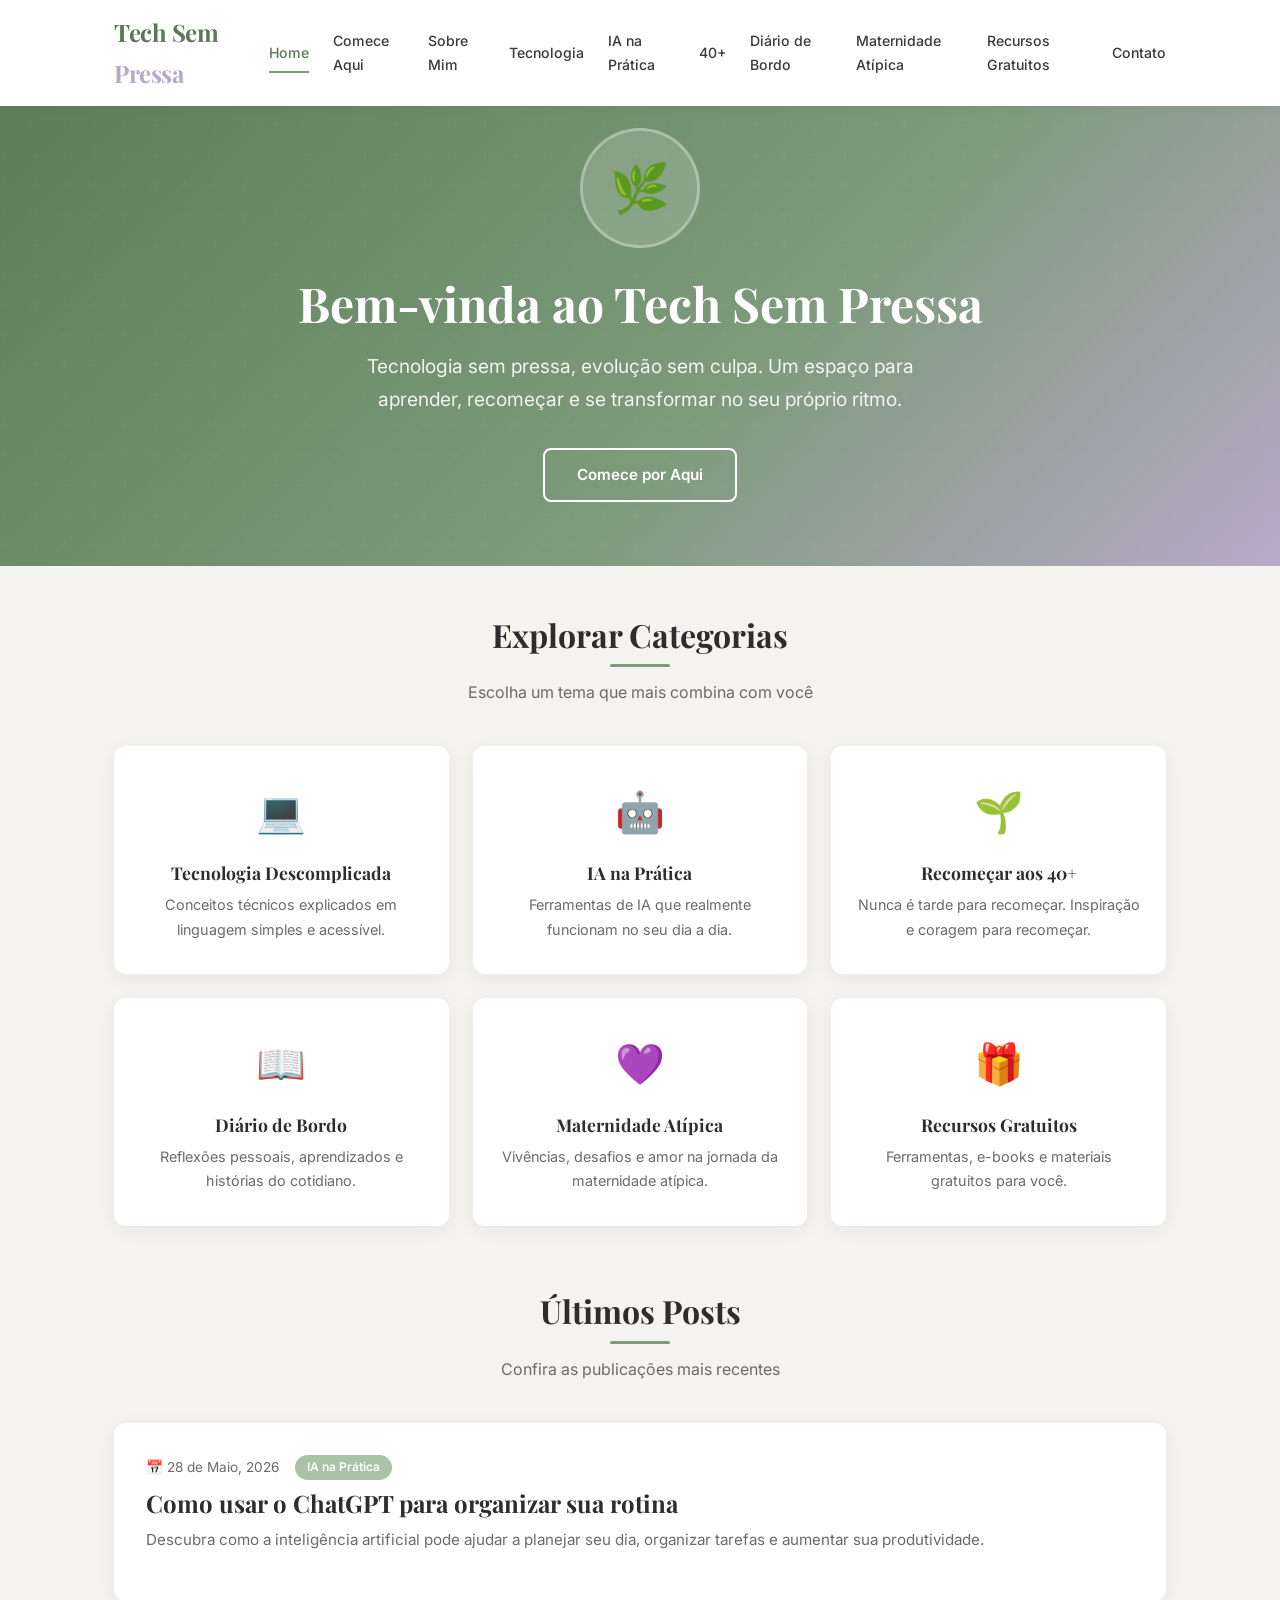
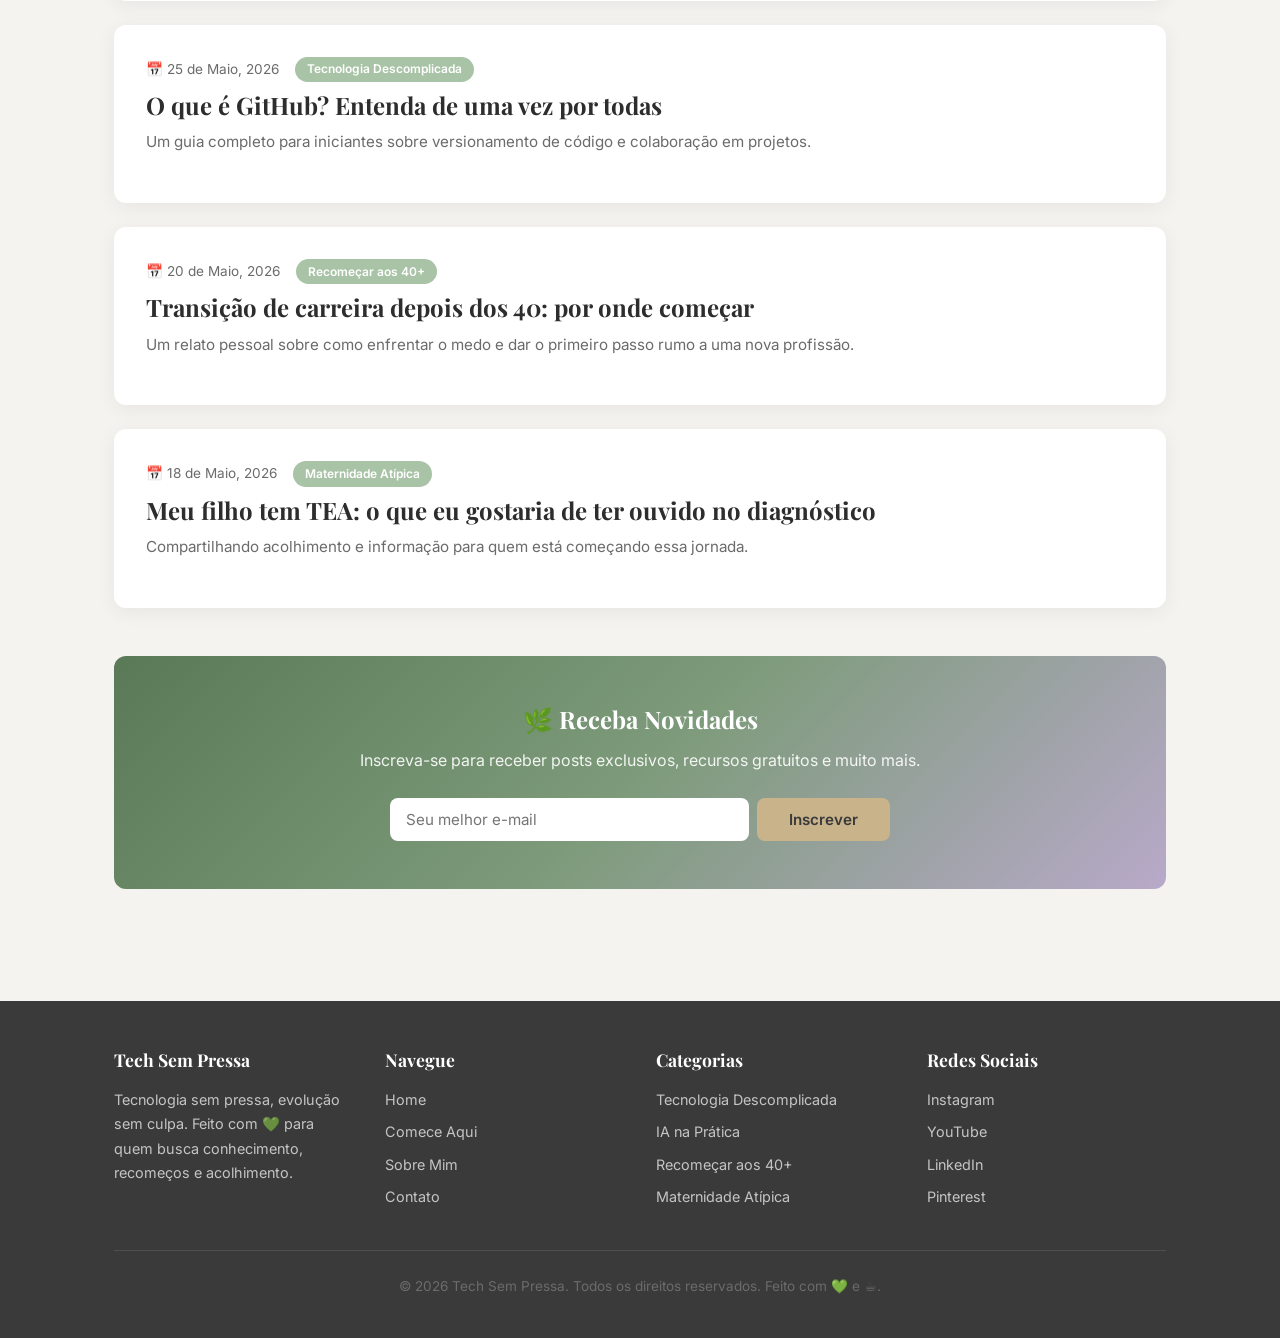
==== index.html @ 79b2dc66 "🎉 Primeiro commit - Tech Sem Pressa Blog sobre tecnologia descomplicada, IA na prática, maternidade " ====
<!DOCTYPE html>
<html lang="pt-BR">
<head>
  <meta charset="UTF-8">
  <meta name="viewport" content="width=device-width, initial-scale=1.0">
  <meta name="description" content="Tech Sem Pressa - Tecnologia descomplicada, IA na prática, maternidade atípica e recomeços após os 40.">
  <title>Tech Sem Pressa | Home</title>

  <!-- Fonts -->
  <link rel="preconnect" href="https://fonts.googleapis.com">
  <link rel="preconnect" href="https://fonts.gstatic.com" crossorigin>
  <link href="https://fonts.googleapis.com/css2?family=Playfair+Display:wght@600;700;800&family=Inter:wght@400;500;600;700&display=swap" rel="stylesheet">

  <!-- CSS -->
  <link rel="stylesheet" href="assets/css/style.css">
</head>
<body>

  <!-- ===== HEADER ===== -->
  <header class="header">
    <div class="container">
      <a href="index.html" class="logo">Tech Sem <span>Pressa</span></a>

      <button class="menu-toggle" id="menuToggle" aria-label="Abrir menu">
        <span></span>
        <span></span>
        <span></span>
      </button>

      <nav class="nav-menu" id="navMenu">
        <a href="index.html" class="active">Home</a>
        <a href="pages/comece-aqui.html">Comece Aqui</a>
        <a href="pages/sobre-mim.html">Sobre Mim</a>
        <a href="pages/tecnologia-descomplicada.html">Tecnologia</a>
        <a href="pages/inteligencia-artificial-na-pratica.html">IA na Prática</a>
        <a href="pages/recomecar-aos-40.html">40+</a>
        <a href="pages/diario-de-bordo.html">Diário de Bordo</a>
        <a href="pages/maternidade-atipica.html">Maternidade Atípica</a>
        <a href="pages/recursos-gratuitos.html">Recursos Gratuitos</a>
        <a href="pages/contato.html">Contato</a>
      </nav>
    </div>
  </header>

  <!-- ===== HERO ===== -->
  <section class="hero">
    <div class="container">
      <div class="hero-avatar">🌿</div>
      <h1>Bem-vinda ao Tech Sem Pressa</h1>
      <p>Tecnologia sem pressa, evolução sem culpa. Um espaço para aprender, recomeçar e se transformar no seu próprio ritmo.</p>
      <a href="pages/comece-aqui.html" class="btn btn-secondary" style="color:#fff;border-color:#fff;">Comece por Aqui</a>
    </div>
  </section>

  <!-- ===== MAIN ===== -->
  <main class="main">
    <div class="container">

      <!-- Categorias -->
      <section class="section-title">
        <h2>Explorar Categorias</h2>
        <p>Escolha um tema que mais combina com você</p>
      </section>

      <div class="categories-home">
        <a href="pages/tecnologia-descomplicada.html" class="category-card" style="text-decoration:none;color:inherit;">
          <div class="cat-icon">💻</div>
          <h3>Tecnologia Descomplicada</h3>
          <p>Conceitos técnicos explicados em linguagem simples e acessível.</p>
        </a>

        <a href="pages/inteligencia-artificial-na-pratica.html" class="category-card" style="text-decoration:none;color:inherit;">
          <div class="cat-icon">🤖</div>
          <h3>IA na Prática</h3>
          <p>Ferramentas de IA que realmente funcionam no seu dia a dia.</p>
        </a>

        <a href="pages/recomecar-aos-40.html" class="category-card" style="text-decoration:none;color:inherit;">
          <div class="cat-icon">🌱</div>
          <h3>Recomeçar aos 40+</h3>
          <p>Nunca é tarde para recomeçar. Inspiração e coragem para recomeçar.</p>
        </a>

        <a href="pages/diario-de-bordo.html" class="category-card" style="text-decoration:none;color:inherit;">
          <div class="cat-icon">📖</div>
          <h3>Diário de Bordo</h3>
          <p>Reflexões pessoais, aprendizados e histórias do cotidiano.</p>
        </a>

        <a href="pages/maternidade-atipica.html" class="category-card" style="text-decoration:none;color:inherit;">
          <div class="cat-icon">💜</div>
          <h3>Maternidade Atípica</h3>
          <p>Vivências, desafios e amor na jornada da maternidade atípica.</p>
        </a>

        <a href="pages/recursos-gratuitos.html" class="category-card" style="text-decoration:none;color:inherit;">
          <div class="cat-icon">🎁</div>
          <h3>Recursos Gratuitos</h3>
          <p>Ferramentas, e-books e materiais gratuitos para você.</p>
        </a>
      </div>

      <!-- Últimos Posts -->
      <section style="margin-top: 4rem;">
        <div class="section-title">
          <h2>Últimos Posts</h2>
          <p>Confira as publicações mais recentes</p>
        </div>

        <div class="posts-list">
          <article class="post-item">
            <div class="post-meta">
              <span>📅 28 de Maio, 2026</span>
              <span class="post-category">IA na Prática</span>
            </div>
            <h3><a href="#">Como usar o ChatGPT para organizar sua rotina</a></h3>
            <p>Descubra como a inteligência artificial pode ajudar a planejar seu dia, organizar tarefas e aumentar sua produtividade.</p>
          </article>

          <article class="post-item">
            <div class="post-meta">
              <span>📅 25 de Maio, 2026</span>
              <span class="post-category">Tecnologia Descomplicada</span>
            </div>
            <h3><a href="#">O que é GitHub? Entenda de uma vez por todas</a></h3>
            <p>Um guia completo para iniciantes sobre versionamento de código e colaboração em projetos.</p>
          </article>

          <article class="post-item">
            <div class="post-meta">
              <span>📅 20 de Maio, 2026</span>
              <span class="post-category">Recomeçar aos 40+</span>
            </div>
            <h3><a href="#">Transição de carreira depois dos 40: por onde começar</a></h3>
            <p>Um relato pessoal sobre como enfrentar o medo e dar o primeiro passo rumo a uma nova profissão.</p>
          </article>

          <article class="post-item">
            <div class="post-meta">
              <span>📅 18 de Maio, 2026</span>
              <span class="post-category">Maternidade Atípica</span>
            </div>
            <h3><a href="#">Meu filho tem TEA: o que eu gostaria de ter ouvido no diagnóstico</a></h3>
            <p>Compartilhando acolhimento e informação para quem está começando essa jornada.</p>
          </article>
        </div>
      </section>

      <!-- Newsletter -->
      <section class="newsletter">
        <h3>🌿 Receba Novidades</h3>
        <p>Inscreva-se para receber posts exclusivos, recursos gratuitos e muito mais.</p>
        <form class="newsletter-form">
          <input type="email" placeholder="Seu melhor e-mail" required>
          <button type="submit" class="btn">Inscrever</button>
        </form>
      </section>

    </div>
  </main>

  <!-- ===== FOOTER ===== -->
  <footer class="footer">
    <div class="container">
      <div class="footer-grid">
        <div>
          <h4>Tech Sem Pressa</h4>
          <p style="color:rgba(255,255,255,0.7);font-size:0.9rem;">Tecnologia sem pressa, evolução sem culpa. Feito com 💚 para quem busca conhecimento, recomeços e acolhimento.</p>
        </div>
        <div>
          <h4>Navegue</h4>
          <a href="index.html">Home</a>
          <a href="pages/comece-aqui.html">Comece Aqui</a>
          <a href="pages/sobre-mim.html">Sobre Mim</a>
          <a href="pages/contato.html">Contato</a>
        </div>
        <div>
          <h4>Categorias</h4>
          <a href="pages/tecnologia-descomplicada.html">Tecnologia Descomplicada</a>
          <a href="pages/inteligencia-artificial-na-pratica.html">IA na Prática</a>
          <a href="pages/recomecar-aos-40.html">Recomeçar aos 40+</a>
          <a href="pages/maternidade-atipica.html">Maternidade Atípica</a>
        </div>
        <div>
          <h4>Redes Sociais</h4>
          <a href="#">Instagram</a>
          <a href="#">YouTube</a>
          <a href="#">LinkedIn</a>
          <a href="#">Pinterest</a>
        </div>
      </div>
      <div class="footer-bottom">
        <p>&copy; 2026 Tech Sem Pressa. Todos os direitos reservados. Feito com 💚 e ☕.</p>
      </div>
    </div>
  </footer>

  <!-- JS -->
  <script src="assets/js/main.js"></script>
</body>
</html>
---- assets/css/style.css ----
/* ==========================================
   TECH SEM PRESSA - ESTILO PRINCIPAL
   ========================================== */

/* --- RESET & BASE --- */
*,
*::before,
*::after {
  margin: 0;
  padding: 0;
  box-sizing: border-box;
}

:root {
  --color-primary: #7d9b7a;
  --color-primary-light: #a8c3a6;
  --color-primary-dark: #5a7a57;
  --color-secondary: #b8a9c9;
  --color-secondary-light: #d4c9e0;
  --color-accent: #c9b38b;
  --color-bg: #f5f3ef;
  --color-bg-alt: #ffffff;
  --color-text: #3a3a3a;
  --color-text-light: #6b6b6b;
  --color-border: #e0dcd4;
  --color-heading: #2d2d2d;
  --font-heading: 'Playfair Display', 'DM Serif Display', Georgia, serif;
  --font-body: 'Inter', 'Poppins', system-ui, sans-serif;
  --max-width: 1100px;
  --radius: 12px;
  --shadow: 0 4px 20px rgba(0, 0, 0, 0.06);
  --shadow-hover: 0 8px 30px rgba(0, 0, 0, 0.1);
  --transition: all 0.3s ease;
}

html {
  scroll-behavior: smooth;
  font-size: 16px;
}

body {
  font-family: var(--font-body);
  color: var(--color-text);
  background-color: var(--color-bg);
  line-height: 1.7;
  -webkit-font-smoothing: antialiased;
}

img {
  max-width: 100%;
  height: auto;
  display: block;
}

a {
  color: var(--color-primary-dark);
  text-decoration: none;
  transition: var(--transition);
}

a:hover {
  color: var(--color-primary);
}

ul, ol {
  list-style: none;
}

.container {
  width: 100%;
  max-width: var(--max-width);
  margin: 0 auto;
  padding: 0 1.5rem;
}

/* --- TIPOGRAFIA --- */
h1, h2, h3, h4, h5, h6 {
  font-family: var(--font-heading);
  color: var(--color-heading);
  line-height: 1.3;
  font-weight: 700;
}

h1 { font-size: 2.5rem; }
h2 { font-size: 2rem; }
h3 { font-size: 1.5rem; }
h4 { font-size: 1.25rem; }

p {
  margin-bottom: 1rem;
  color: var(--color-text-light);
}

/* --- HEADER / NAVBAR --- */
.header {
  background: var(--color-bg-alt);
  box-shadow: 0 2px 10px rgba(0, 0, 0, 0.04);
  position: fixed;
  top: 0;
  left: 0;
  right: 0;
  z-index: 1000;
  padding: 0.75rem 0;
}

.header .container {
  display: flex;
  align-items: center;
  justify-content: space-between;
}

.logo {
  font-family: var(--font-heading);
  font-size: 1.5rem;
  font-weight: 700;
  color: var(--color-primary-dark);
  letter-spacing: -0.02em;
}

.logo span {
  color: var(--color-secondary);
}

.nav-menu {
  display: flex;
  align-items: center;
  gap: 1.5rem;
}

.nav-menu a {
  font-size: 0.88rem;
  font-weight: 500;
  color: var(--color-text);
  padding: 0.5rem 0;
  position: relative;
  transition: var(--transition);
}

.nav-menu a::after {
  content: '';
  position: absolute;
  bottom: 0;
  left: 0;
  width: 0;
  height: 2px;
  background: var(--color-primary);
  transition: var(--transition);
}

.nav-menu a:hover::after,
.nav-menu a.active::after {
  width: 100%;
}

.nav-menu a:hover,
.nav-menu a.active {
  color: var(--color-primary-dark);
}

/* Menu Toggle (mobile) */
.menu-toggle {
  display: none;
  flex-direction: column;
  cursor: pointer;
  gap: 5px;
  background: none;
  border: none;
  padding: 4px;
}

.menu-toggle span {
  width: 25px;
  height: 3px;
  background: var(--color-text);
  border-radius: 3px;
  transition: var(--transition);
}

/* --- HERO SECTION --- */
.hero {
  padding: 8rem 0 4rem;
  background: linear-gradient(135deg, var(--color-primary-dark) 0%, var(--color-primary) 60%, var(--color-secondary) 100%);
  color: #fff;
  text-align: center;
  position: relative;
  overflow: hidden;
}

.hero::before {
  content: '';
  position: absolute;
  top: 0;
  left: 0;
  right: 0;
  bottom: 0;
  background: url("data:image/svg+xml,%3Csvg width='60' height='60' viewBox='0 0 60 60' xmlns='http://www.w3.org/2000/svg'%3E%3Cg fill='none' fill-rule='evenodd'%3E%3Cg fill='%23ffffff' fill-opacity='0.05'%3E%3Cpath d='M36 34v-4h-2v4h-4v2h4v4h2v-4h4v-2h-4zm0-30V0h-2v4h-4v2h4v4h2V6h4V4h-4zM6 34v-4H4v4H0v2h4v4h2v-4h4v-2H6zM6 4V0H4v4H0v2h4v4h2V6h4V4H6z'/%3E%3C/g%3E%3C/g%3E%3C/svg%3E");
  opacity: 0.3;
}

.hero h1 {
  font-size: 3rem;
  color: #fff;
  margin-bottom: 1rem;
  position: relative;
}

.hero p {
  font-size: 1.2rem;
  color: rgba(255, 255, 255, 0.9);
  max-width: 600px;
  margin: 0 auto 2rem;
  position: relative;
}

.hero-avatar {
  width: 120px;
  height: 120px;
  border-radius: 50%;
  border: 3px solid rgba(255, 255, 255, 0.3);
  margin: 0 auto 1.5rem;
  background: rgba(255, 255, 255, 0.15);
  display: flex;
  align-items: center;
  justify-content: center;
  font-size: 3rem;
  position: relative;
}

/* --- MAIN CONTENT --- */
.main {
  padding: 3rem 0;
}

.page-header {
  padding: 8rem 0 2rem;
  background: linear-gradient(135deg, var(--color-primary-dark) 0%, var(--color-primary) 50%, var(--color-primary-light) 100%);
  color: #fff;
  text-align: center;
  position: relative;
  overflow: hidden;
}

.page-header::before {
  content: '';
  position: absolute;
  top: -50%;
  left: -50%;
  width: 200%;
  height: 200%;
  background: radial-gradient(circle at 30% 50%, rgba(255,255,255,0.05) 0%, transparent 50%),
              radial-gradient(circle at 70% 50%, rgba(184,169,201,0.1) 0%, transparent 50%);
}

.page-header h1 {
  color: #fff;
  font-size: 2.5rem;
  position: relative;
}

.page-header p {
  color: rgba(255, 255, 255, 0.85);
  font-size: 1.1rem;
  max-width: 600px;
  margin: 0.5rem auto 0;
  position: relative;
}

/* --- CARDS GRID --- */
.cards-grid {
  display: grid;
  grid-template-columns: repeat(auto-fill, minmax(300px, 1fr));
  gap: 2rem;
  margin-top: 2rem;
}

.card {
  background: var(--color-bg-alt);
  border-radius: var(--radius);
  box-shadow: var(--shadow);
  overflow: hidden;
  transition: var(--transition);
  padding: 1.5rem;
}

.card:hover {
  box-shadow: var(--shadow-hover);
  transform: translateY(-4px);
}

.card-icon {
  font-size: 2.5rem;
  margin-bottom: 1rem;
}

.card h3 {
  margin-bottom: 0.75rem;
  font-size: 1.2rem;
}

.card p {
  font-size: 0.95rem;
  color: var(--color-text-light);
  margin-bottom: 1rem;
}

.card-link {
  display: inline-flex;
  align-items: center;
  gap: 0.5rem;
  font-weight: 600;
  font-size: 0.9rem;
  color: var(--color-primary-dark);
}

.card-link:hover {
  gap: 0.75rem;
}

/* --- POSTS LIST --- */
.posts-list {
  display: flex;
  flex-direction: column;
  gap: 1.5rem;
  margin-top: 2rem;
}

.post-item {
  background: var(--color-bg-alt);
  border-radius: var(--radius);
  box-shadow: var(--shadow);
  padding: 2rem;
  transition: var(--transition);
}

.post-item:hover {
  box-shadow: var(--shadow-hover);
  transform: translateY(-2px);
}

.post-item .post-meta {
  font-size: 0.85rem;
  color: var(--color-text-light);
  margin-bottom: 0.5rem;
  display: flex;
  gap: 1rem;
  align-items: center;
}

.post-item .post-category {
  background: var(--color-primary-light);
  color: #fff;
  padding: 0.15rem 0.75rem;
  border-radius: 20px;
  font-size: 0.75rem;
  font-weight: 600;
}

.post-item h3 {
  margin-bottom: 0.5rem;
}

.post-item h3 a {
  color: var(--color-heading);
}

.post-item h3 a:hover {
  color: var(--color-primary-dark);
}

.post-item p {
  font-size: 0.95rem;
  color: var(--color-text-light);
}

/* --- ABOUT PAGE --- */
.about-content {
  display: grid;
  grid-template-columns: 1fr 2fr;
  gap: 3rem;
  align-items: start;
}

.about-image {
  border-radius: var(--radius);
  overflow: hidden;
  box-shadow: var(--shadow);
}

.about-image img {
  width: 100%;
  height: auto;
}

.about-text h2 {
  margin-bottom: 1rem;
}

.about-text p {
  margin-bottom: 1rem;
}

/* --- CONTACT FORM --- */
.contact-form {
  max-width: 600px;
  margin: 0 auto;
  background: var(--color-bg-alt);
  padding: 2.5rem;
  border-radius: var(--radius);
  box-shadow: var(--shadow);
}

.form-group {
  margin-bottom: 1.25rem;
}

.form-group label {
  display: block;
  font-weight: 600;
  margin-bottom: 0.5rem;
  font-size: 0.9rem;
  color: var(--color-text);
}

.form-group input,
.form-group textarea,
.form-group select {
  width: 100%;
  padding: 0.75rem 1rem;
  border: 2px solid var(--color-border);
  border-radius: 8px;
  font-family: var(--font-body);
  font-size: 0.95rem;
  transition: var(--transition);
  background: var(--color-bg);
}

.form-group input:focus,
.form-group textarea:focus,
.form-group select:focus {
  outline: none;
  border-color: var(--color-primary);
  box-shadow: 0 0 0 3px rgba(125, 155, 122, 0.15);
}

.form-group textarea {
  resize: vertical;
  min-height: 150px;
}

/* --- BUTTONS --- */
.btn {
  display: inline-block;
  padding: 0.75rem 2rem;
  border-radius: 8px;
  font-family: var(--font-body);
  font-weight: 600;
  font-size: 0.95rem;
  cursor: pointer;
  transition: var(--transition);
  border: none;
  text-align: center;
}

.btn-primary {
  background: var(--color-primary);
  color: #fff;
}

.btn-primary:hover {
  background: var(--color-primary-dark);
  color: #fff;
  transform: translateY(-2px);
  box-shadow: 0 4px 15px rgba(125, 155, 122, 0.3);
}

.btn-secondary {
  background: transparent;
  color: var(--color-primary-dark);
  border: 2px solid var(--color-primary);
}

.btn-secondary:hover {
  background: var(--color-primary);
  color: #fff;
}

/* --- RESOURCES SECTION --- */
.resource-category {
  margin-bottom: 3rem;
}

.resource-category h2 {
  display: flex;
  align-items: center;
  gap: 0.75rem;
  margin-bottom: 1.5rem;
  padding-bottom: 0.75rem;
  border-bottom: 3px solid var(--color-primary-light);
}

.resource-item {
  background: var(--color-bg-alt);
  padding: 1.5rem;
  border-radius: var(--radius);
  box-shadow: var(--shadow);
  margin-bottom: 1rem;
  display: flex;
  align-items: center;
  gap: 1rem;
}

.resource-item .resource-icon {
  font-size: 2rem;
  flex-shrink: 0;
}

.resource-item .resource-info h4 {
  margin-bottom: 0.25rem;
}

.resource-item .resource-info p {
  font-size: 0.9rem;
  margin-bottom: 0;
}

.resource-item .resource-link {
  margin-left: auto;
  flex-shrink: 0;
}

/* --- FOOTER --- */
.footer {
  background: var(--color-text);
  color: rgba(255, 255, 255, 0.8);
  padding: 3rem 0 1.5rem;
  margin-top: 4rem;
}

.footer-grid {
  display: grid;
  grid-template-columns: repeat(auto-fit, minmax(200px, 1fr));
  gap: 2rem;
  margin-bottom: 2rem;
}

.footer h4 {
  color: #fff;
  margin-bottom: 1rem;
  font-size: 1.1rem;
  font-family: var(--font-heading);
}

.footer a {
  color: rgba(255, 255, 255, 0.7);
  display: block;
  margin-bottom: 0.5rem;
  font-size: 0.9rem;
}

.footer a:hover {
  color: var(--color-primary-light);
}

.footer-bottom {
  text-align: center;
  padding-top: 1.5rem;
  border-top: 1px solid rgba(255, 255, 255, 0.1);
  font-size: 0.85rem;
}

/* --- BREADCRUMB --- */
.breadcrumb {
  display: flex;
  gap: 0.5rem;
  font-size: 0.85rem;
  margin-bottom: 1.5rem;
  color: var(--color-text-light);
}

.breadcrumb a {
  color: var(--color-text-light);
}

.breadcrumb a:hover {
  color: var(--color-primary-dark);
}

.breadcrumb span {
  color: var(--color-primary-dark);
  font-weight: 600;
}

/* --- SECTION TITLE --- */
.section-title {
  text-align: center;
  margin-bottom: 2.5rem;
}

.section-title h2 {
  position: relative;
  display: inline-block;
  padding-bottom: 0.75rem;
}

.section-title h2::after {
  content: '';
  position: absolute;
  bottom: 0;
  left: 50%;
  transform: translateX(-50%);
  width: 60px;
  height: 3px;
  background: var(--color-primary);
  border-radius: 3px;
}

.section-title p {
  margin-top: 0.75rem;
  max-width: 500px;
  margin-left: auto;
  margin-right: auto;
}

/* --- CATEGORY GRID (HOME) --- */
.categories-home {
  display: grid;
  grid-template-columns: repeat(auto-fit, minmax(250px, 1fr));
  gap: 1.5rem;
}

.category-card {
  background: var(--color-bg-alt);
  border-radius: var(--radius);
  padding: 2rem 1.5rem;
  text-align: center;
  box-shadow: var(--shadow);
  transition: var(--transition);
  cursor: pointer;
}

.category-card:hover {
  transform: translateY(-5px);
  box-shadow: var(--shadow-hover);
}

.category-card .cat-icon {
  font-size: 2.5rem;
  margin-bottom: 1rem;
}

.category-card h3 {
  font-size: 1.1rem;
  margin-bottom: 0.5rem;
}

.category-card p {
  font-size: 0.9rem;
  color: var(--color-text-light);
  margin-bottom: 0;
}

/* --- NEWSLETTER --- */
.newsletter {
  background: linear-gradient(135deg, var(--color-primary-dark) 0%, var(--color-primary) 50%, var(--color-secondary) 100%);
  padding: 3rem 2rem;
  border-radius: var(--radius);
  text-align: center;
  color: #fff;
  margin-top: 3rem;
}

.newsletter h3 {
  color: #fff;
  margin-bottom: 0.75rem;
}

.newsletter p {
  color: rgba(255, 255, 255, 0.9);
  margin-bottom: 1.5rem;
}

.newsletter-form {
  display: flex;
  max-width: 500px;
  margin: 0 auto;
  gap: 0.5rem;
}

.newsletter-form input {
  flex: 1;
  padding: 0.75rem 1rem;
  border: none;
  border-radius: 8px;
  font-family: var(--font-body);
  font-size: 0.95rem;
}

.newsletter-form input:focus {
  outline: none;
  box-shadow: 0 0 0 3px rgba(184, 169, 201, 0.3);
}

.newsletter-form .btn {
  background: var(--color-accent);
  color: var(--color-text);
}

.newsletter-form .btn:hover {
  background: #c9b38b;
  color: var(--color-text);
}

/* --- DECORATIVE ELEMENTS --- */
.deco-leaf {
  display: inline-block;
  width: 24px;
  height: 24px;
  opacity: 0.2;
}

/* --- RESPONSIVE --- */
@media (max-width: 768px) {
  .menu-toggle {
    display: flex;
  }

  .nav-menu {
    position: fixed;
    top: 60px;
    left: 0;
    right: 0;
    background: var(--color-bg-alt);
    flex-direction: column;
    padding: 1.5rem;
    gap: 1rem;
    box-shadow: var(--shadow);
    transform: translateY(-100%);
    opacity: 0;
    pointer-events: none;
    transition: var(--transition);
  }

  .nav-menu.active {
    transform: translateY(0);
    opacity: 1;
    pointer-events: all;
  }

  .hero h1 {
    font-size: 2rem;
  }

  .hero p {
    font-size: 1rem;
  }

  h1 { font-size: 2rem; }
  h2 { font-size: 1.5rem; }
  h3 { font-size: 1.2rem; }

  .about-content {
    grid-template-columns: 1fr;
  }

  .newsletter-form {
    flex-direction: column;
  }

  .page-header {
    padding: 7rem 0 1.5rem;
  }

  .page-header h1 {
    font-size: 1.8rem;
  }

  .categories-home {
    grid-template-columns: 1fr 1fr;
  }
}

@media (max-width: 480px) {
  .categories-home {
    grid-template-columns: 1fr;
  }

  .cards-grid {
    grid-template-columns: 1fr;
  }

  .resource-item {
    flex-direction: column;
    text-align: center;
  }

  .resource-item .resource-link {
    margin-left: 0;
    margin-top: 0.5rem;
  }
}
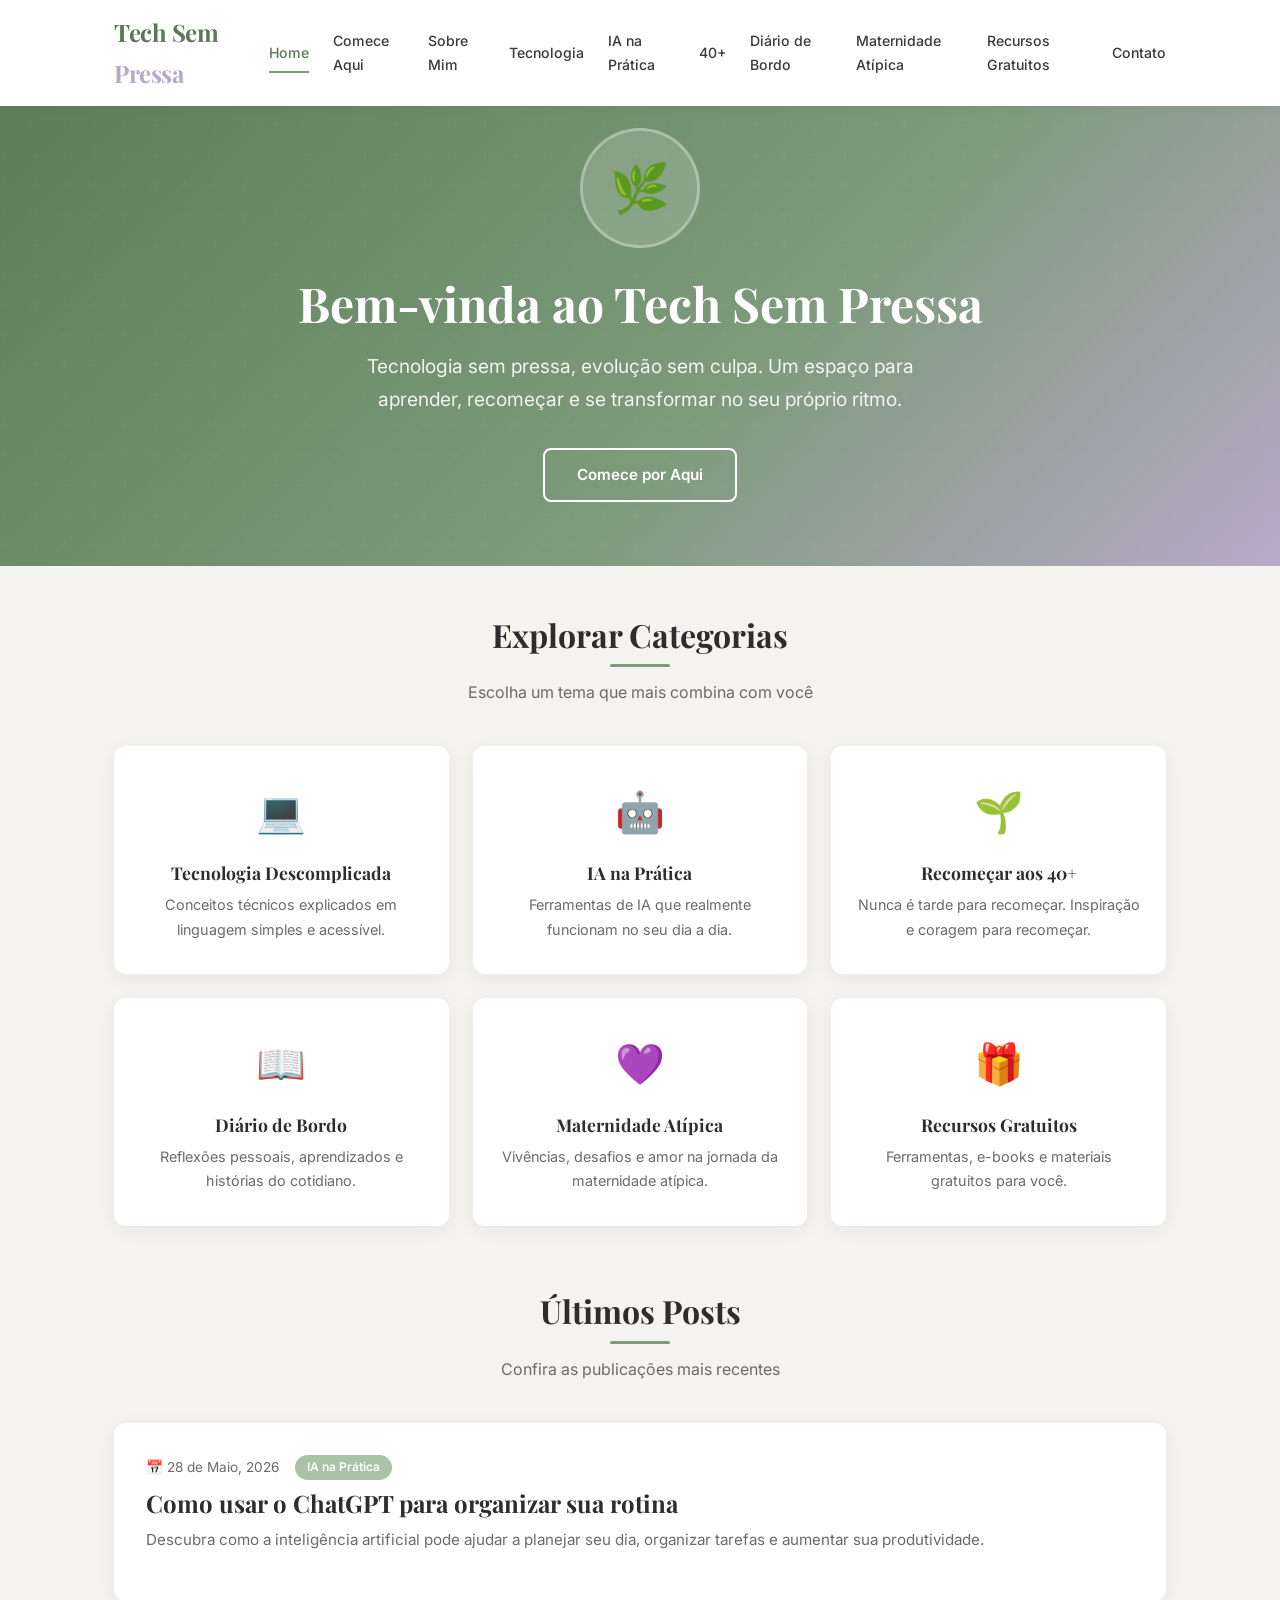
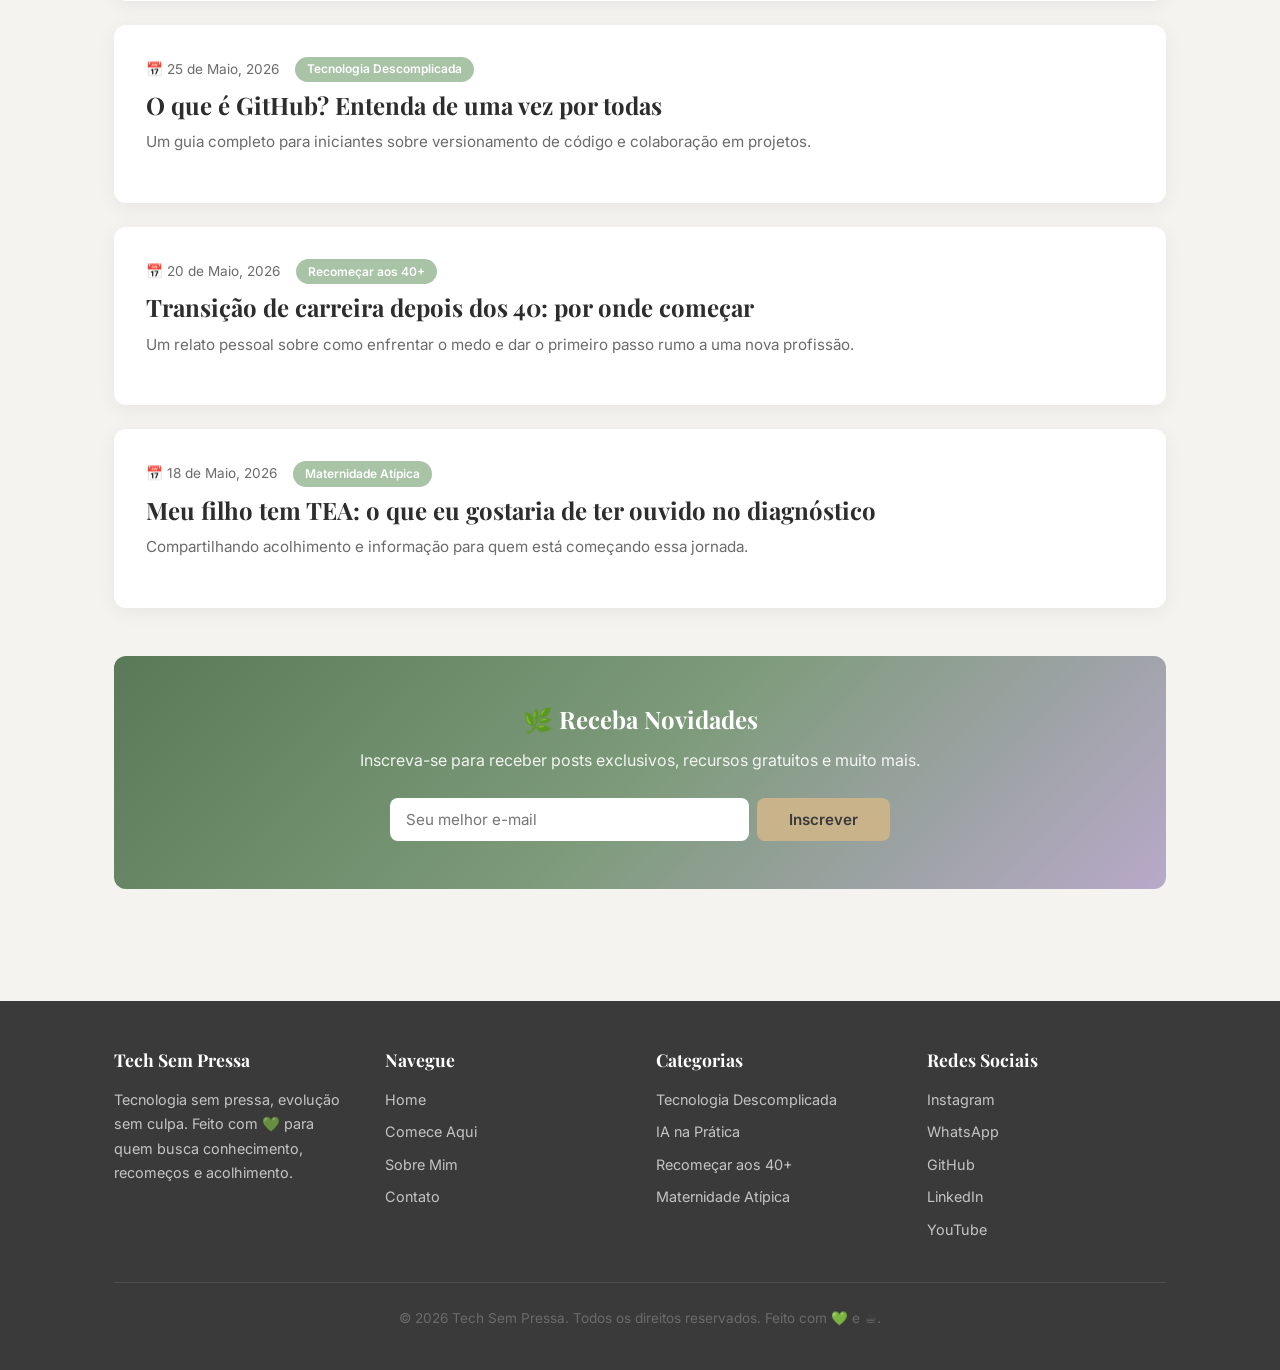
==== commit 5bef55ec: "🗑️ Remove construção_blog.docx do repositório 📧 Atualiza contatos: email, Instagram, WhatsApp, GitHu" ====
--- a/index.html
+++ b/index.html
@@ -183,10 +183,11 @@
         </div>
         <div>
           <h4>Redes Sociais</h4>
-          <a href="#">Instagram</a>
+          <a href="https://instagram.com/techsempressa" target="_blank" rel="noopener">Instagram</a>
+          <a href="https://wa.me/5511958912619" target="_blank" rel="noopener">WhatsApp</a>
+          <a href="https://github.com/resi-silva" target="_blank" rel="noopener">GitHub</a>
+          <a href="#">LinkedIn</a>
           <a href="#">YouTube</a>
-          <a href="#">LinkedIn</a>
-          <a href="#">Pinterest</a>
         </div>
       </div>
       <div class="footer-bottom">
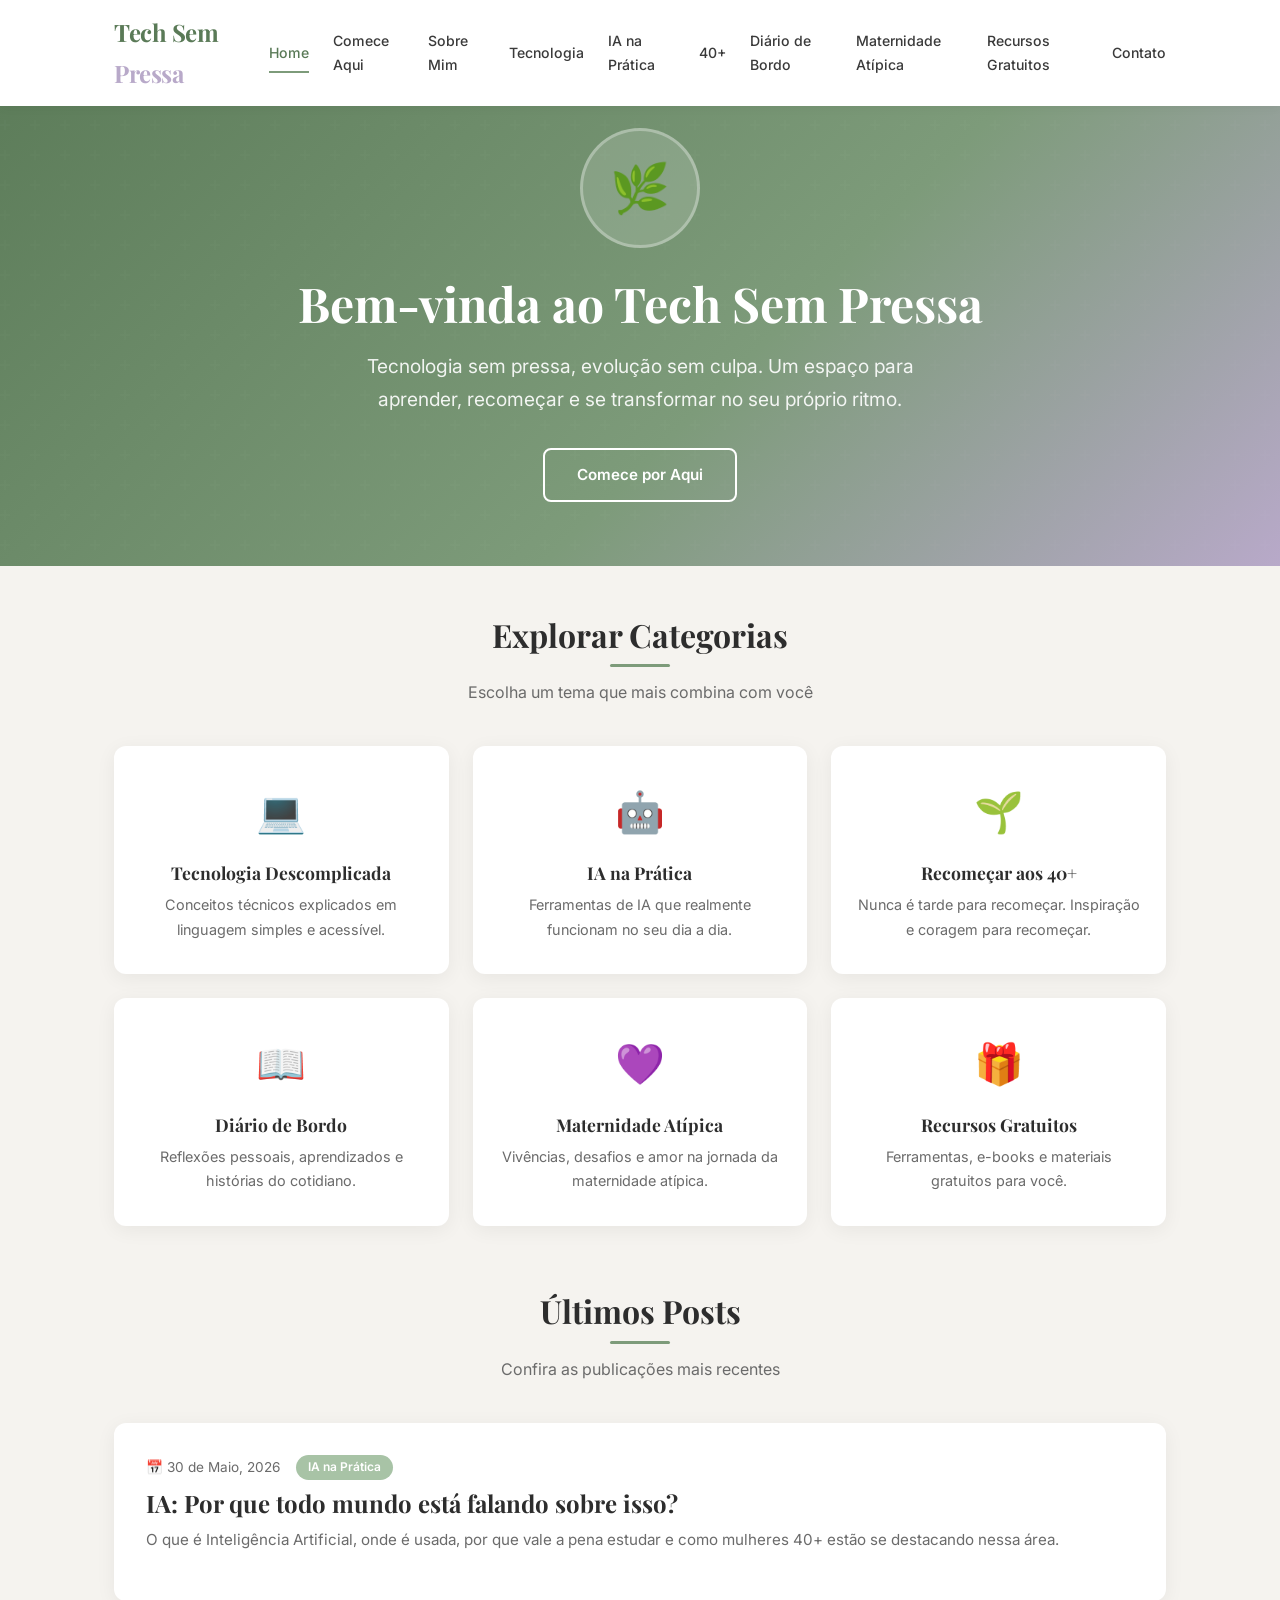
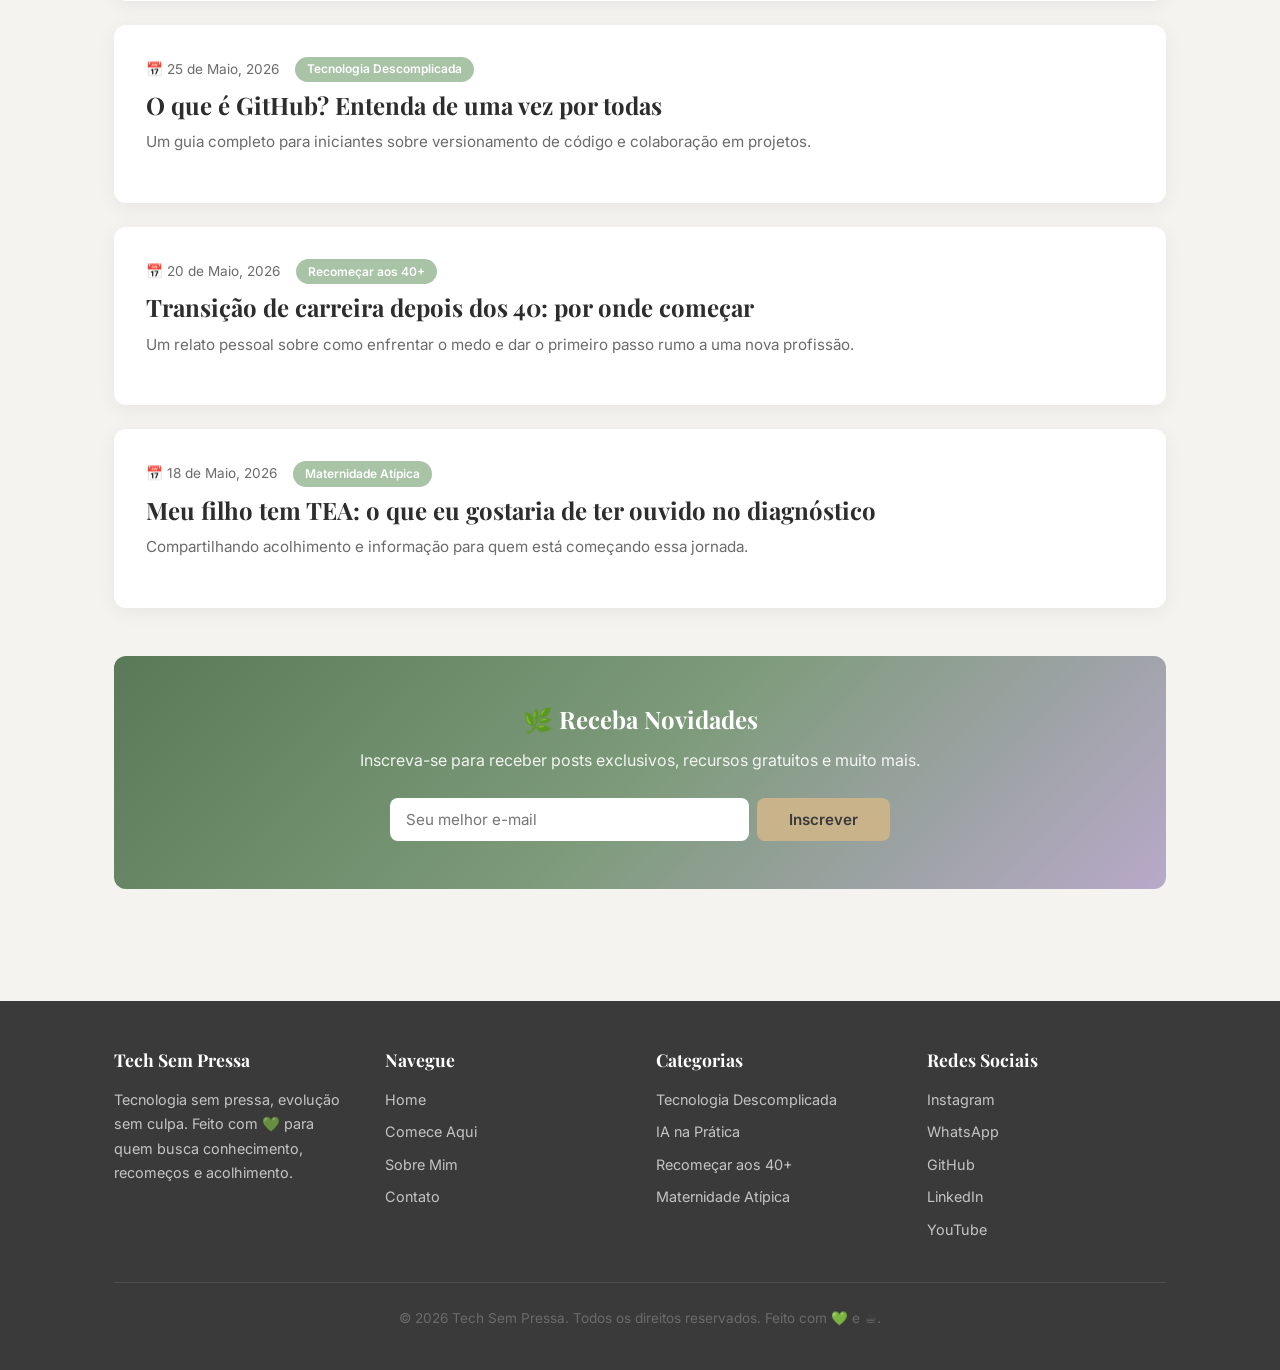
==== commit 88af4f05: "📝 Publica artigo: IA - Por que todo mundo está falando sobre isso?" ====
--- a/index.html
+++ b/index.html
@@ -110,11 +110,11 @@
         <div class="posts-list">
           <article class="post-item">
             <div class="post-meta">
-              <span>📅 28 de Maio, 2026</span>
+              <span>📅 30 de Maio, 2026</span>
               <span class="post-category">IA na Prática</span>
             </div>
-            <h3><a href="#">Como usar o ChatGPT para organizar sua rotina</a></h3>
-            <p>Descubra como a inteligência artificial pode ajudar a planejar seu dia, organizar tarefas e aumentar sua produtividade.</p>
+            <h3><a href="posts/ia-por-que-todo-mundo-esta-falando-sobre-isso.html">IA: Por que todo mundo está falando sobre isso?</a></h3>
+            <p>O que é Inteligência Artificial, onde é usada, por que vale a pena estudar e como mulheres 40+ estão se destacando nessa área.</p>
           </article>
 
           <article class="post-item">
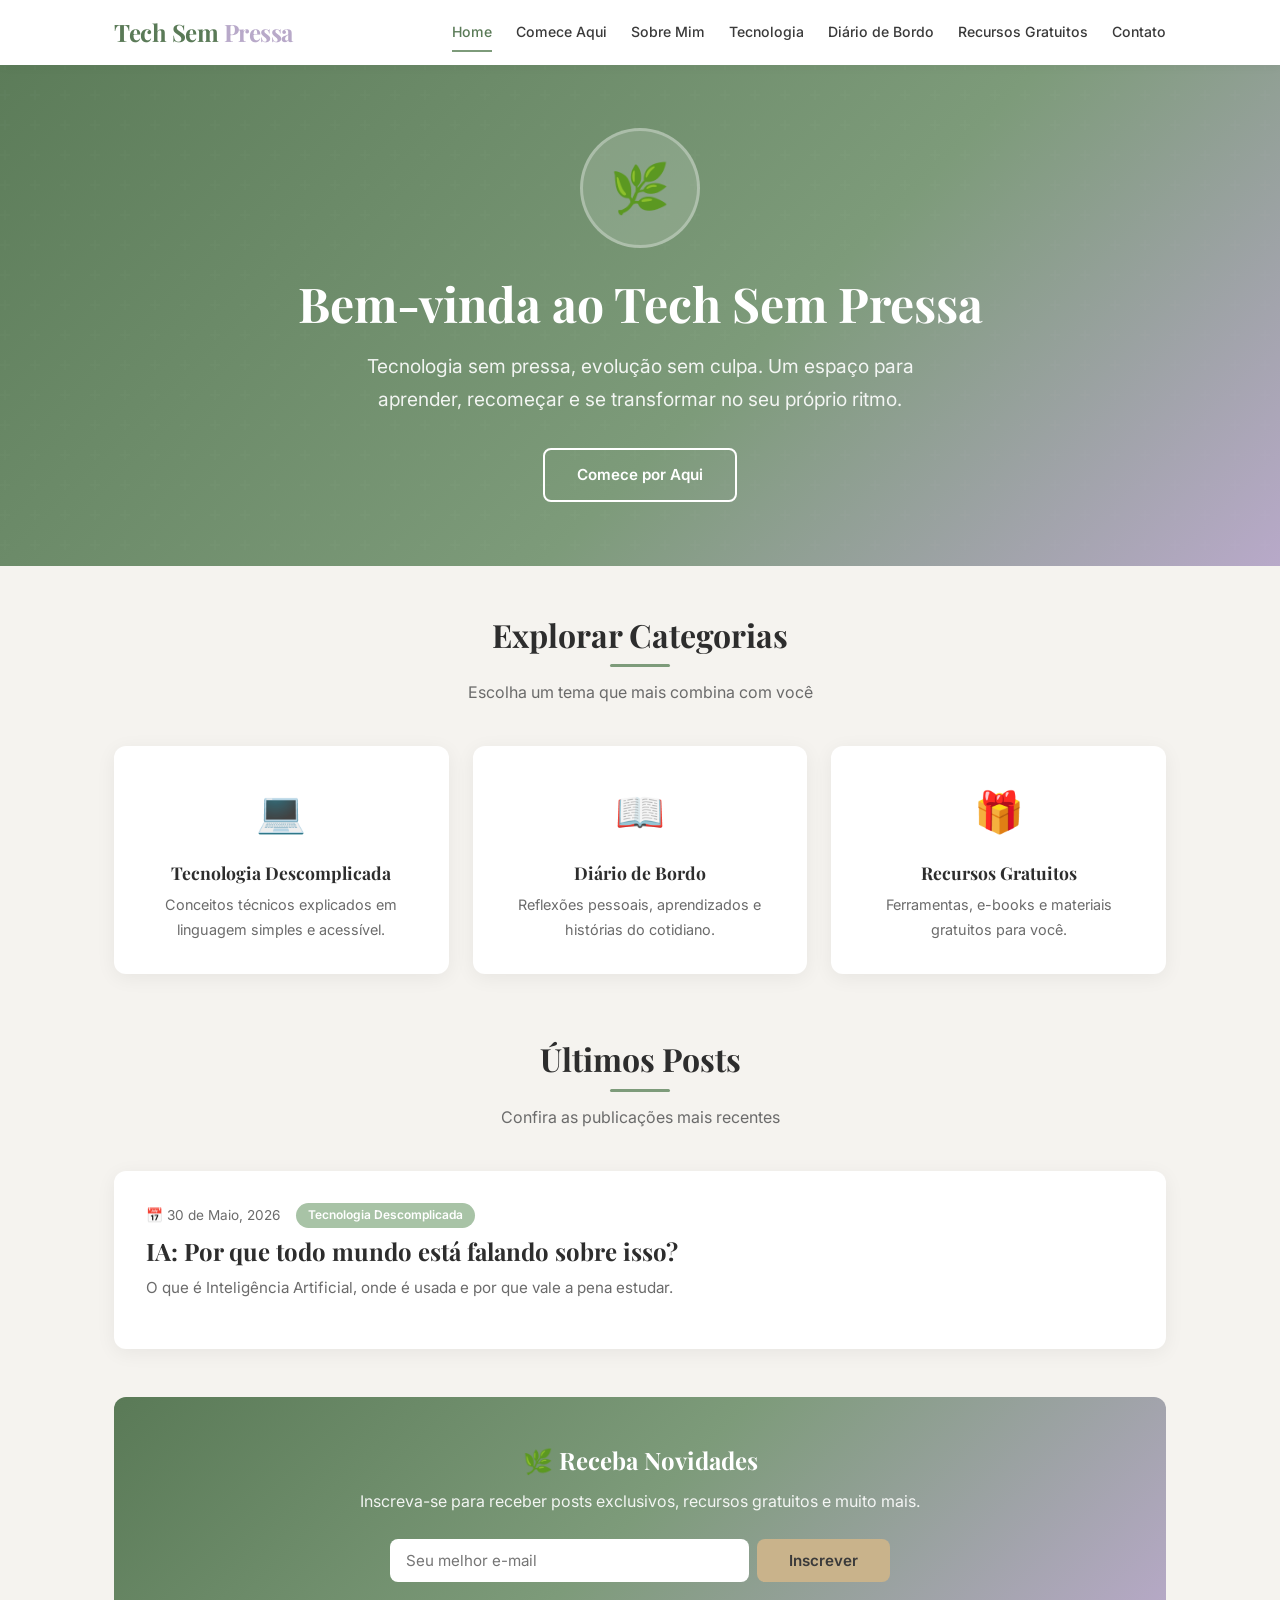
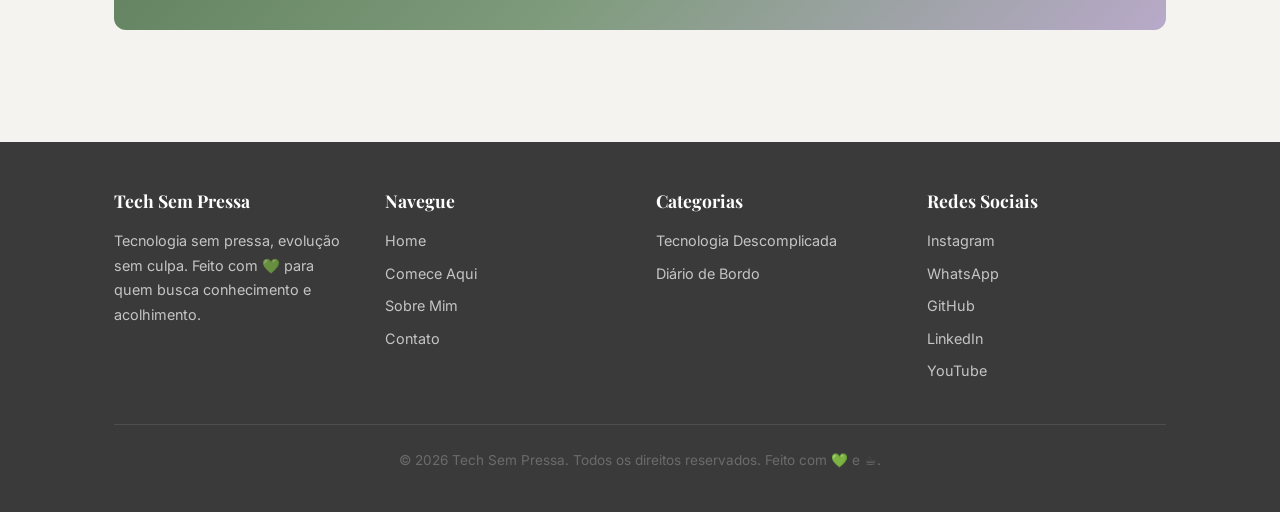
==== commit ef94708e: "♻️ Simplifica blog: remove categorias IA na Prática, 40+ e Maternidade Atípica. Remove artigos fictí" ====
--- a/index.html
+++ b/index.html
@@ -32,10 +32,7 @@
         <a href="pages/comece-aqui.html">Comece Aqui</a>
         <a href="pages/sobre-mim.html">Sobre Mim</a>
         <a href="pages/tecnologia-descomplicada.html">Tecnologia</a>
-        <a href="pages/inteligencia-artificial-na-pratica.html">IA na Prática</a>
-        <a href="pages/recomecar-aos-40.html">40+</a>
         <a href="pages/diario-de-bordo.html">Diário de Bordo</a>
-        <a href="pages/maternidade-atipica.html">Maternidade Atípica</a>
         <a href="pages/recursos-gratuitos.html">Recursos Gratuitos</a>
         <a href="pages/contato.html">Contato</a>
       </nav>
@@ -69,28 +66,10 @@
           <p>Conceitos técnicos explicados em linguagem simples e acessível.</p>
         </a>
 
-        <a href="pages/inteligencia-artificial-na-pratica.html" class="category-card" style="text-decoration:none;color:inherit;">
-          <div class="cat-icon">🤖</div>
-          <h3>IA na Prática</h3>
-          <p>Ferramentas de IA que realmente funcionam no seu dia a dia.</p>
-        </a>
-
-        <a href="pages/recomecar-aos-40.html" class="category-card" style="text-decoration:none;color:inherit;">
-          <div class="cat-icon">🌱</div>
-          <h3>Recomeçar aos 40+</h3>
-          <p>Nunca é tarde para recomeçar. Inspiração e coragem para recomeçar.</p>
-        </a>
-
         <a href="pages/diario-de-bordo.html" class="category-card" style="text-decoration:none;color:inherit;">
           <div class="cat-icon">📖</div>
           <h3>Diário de Bordo</h3>
           <p>Reflexões pessoais, aprendizados e histórias do cotidiano.</p>
-        </a>
-
-        <a href="pages/maternidade-atipica.html" class="category-card" style="text-decoration:none;color:inherit;">
-          <div class="cat-icon">💜</div>
-          <h3>Maternidade Atípica</h3>
-          <p>Vivências, desafios e amor na jornada da maternidade atípica.</p>
         </a>
 
         <a href="pages/recursos-gratuitos.html" class="category-card" style="text-decoration:none;color:inherit;">
@@ -111,37 +90,10 @@
           <article class="post-item">
             <div class="post-meta">
               <span>📅 30 de Maio, 2026</span>
-              <span class="post-category">IA na Prática</span>
+              <span class="post-category">Tecnologia Descomplicada</span>
             </div>
             <h3><a href="posts/ia-por-que-todo-mundo-esta-falando-sobre-isso.html">IA: Por que todo mundo está falando sobre isso?</a></h3>
-            <p>O que é Inteligência Artificial, onde é usada, por que vale a pena estudar e como mulheres 40+ estão se destacando nessa área.</p>
-          </article>
-
-          <article class="post-item">
-            <div class="post-meta">
-              <span>📅 25 de Maio, 2026</span>
-              <span class="post-category">Tecnologia Descomplicada</span>
-            </div>
-            <h3><a href="#">O que é GitHub? Entenda de uma vez por todas</a></h3>
-            <p>Um guia completo para iniciantes sobre versionamento de código e colaboração em projetos.</p>
-          </article>
-
-          <article class="post-item">
-            <div class="post-meta">
-              <span>📅 20 de Maio, 2026</span>
-              <span class="post-category">Recomeçar aos 40+</span>
-            </div>
-            <h3><a href="#">Transição de carreira depois dos 40: por onde começar</a></h3>
-            <p>Um relato pessoal sobre como enfrentar o medo e dar o primeiro passo rumo a uma nova profissão.</p>
-          </article>
-
-          <article class="post-item">
-            <div class="post-meta">
-              <span>📅 18 de Maio, 2026</span>
-              <span class="post-category">Maternidade Atípica</span>
-            </div>
-            <h3><a href="#">Meu filho tem TEA: o que eu gostaria de ter ouvido no diagnóstico</a></h3>
-            <p>Compartilhando acolhimento e informação para quem está começando essa jornada.</p>
+            <p>O que é Inteligência Artificial, onde é usada e por que vale a pena estudar.</p>
           </article>
         </div>
       </section>
@@ -165,7 +117,7 @@
       <div class="footer-grid">
         <div>
           <h4>Tech Sem Pressa</h4>
-          <p style="color:rgba(255,255,255,0.7);font-size:0.9rem;">Tecnologia sem pressa, evolução sem culpa. Feito com 💚 para quem busca conhecimento, recomeços e acolhimento.</p>
+          <p style="color:rgba(255,255,255,0.7);font-size:0.9rem;">Tecnologia sem pressa, evolução sem culpa. Feito com 💚 para quem busca conhecimento e acolhimento.</p>
         </div>
         <div>
           <h4>Navegue</h4>
@@ -177,9 +129,7 @@
         <div>
           <h4>Categorias</h4>
           <a href="pages/tecnologia-descomplicada.html">Tecnologia Descomplicada</a>
-          <a href="pages/inteligencia-artificial-na-pratica.html">IA na Prática</a>
-          <a href="pages/recomecar-aos-40.html">Recomeçar aos 40+</a>
-          <a href="pages/maternidade-atipica.html">Maternidade Atípica</a>
+          <a href="pages/diario-de-bordo.html">Diário de Bordo</a>
         </div>
         <div>
           <h4>Redes Sociais</h4>
--- a/assets/css/style.css
+++ b/assets/css/style.css
@@ -66,6 +66,18 @@
   list-style: none;
 }
 
+.main ul, .main ol,
+article ul, article ol {
+  list-style: disc;
+  padding-left: 1.5rem;
+}
+
+.main ul ul, .main ol ol,
+article ul ul, article ol ol {
+  list-style: circle;
+  padding-left: 1.5rem;
+}
+
 .container {
   width: 100%;
   max-width: var(--max-width);
